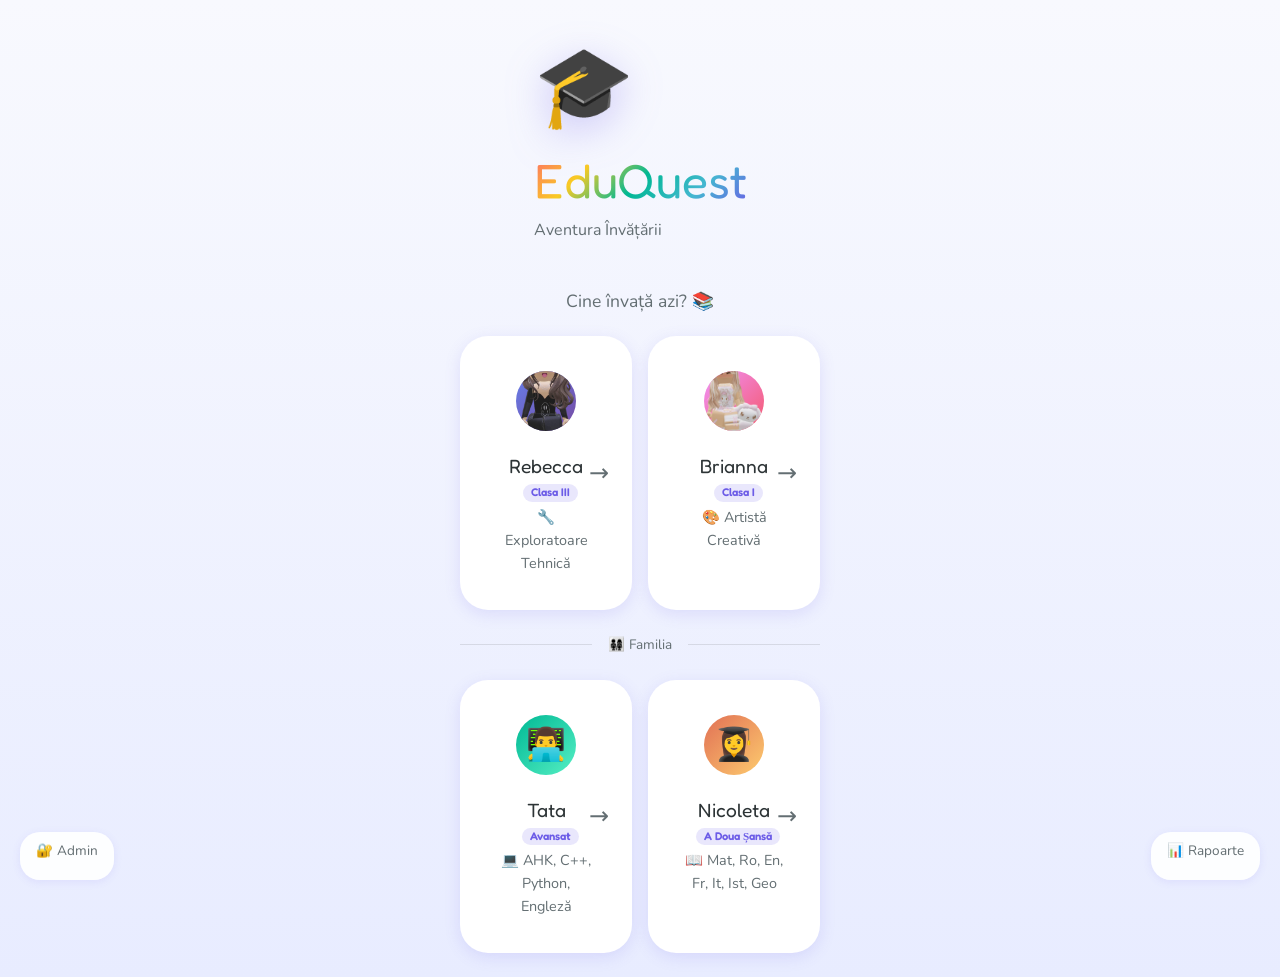
==== app/index.html @ 380f1932 "Initial commit: EduQuest - Family Educational Platform - Multi-profile support (Rebecca, Brianna, Ta" ====
<!DOCTYPE html>
<html lang="ro">

<head>
    <meta charset="UTF-8">
    <meta name="viewport"
        content="width=device-width, initial-scale=1.0, maximum-scale=1.0, user-scalable=no, viewport-fit=cover">
    <meta name="theme-color" content="#6C5CE7">
    <meta name="apple-mobile-web-app-capable" content="yes">
    <meta name="apple-mobile-web-app-status-bar-style" content="default">

    <title>EduQuest 🎮 - Aventura Învățării</title>
    <meta name="description" content="Platformă educațională gamificată pentru întreaga familie">

    <!-- Fonts -->
    <link rel="preconnect" href="https://fonts.googleapis.com">
    <link rel="preconnect" href="https://fonts.gstatic.com" crossorigin>
    <link href="https://fonts.googleapis.com/css2?family=Fredoka+One&family=Nunito:wght@400;600;700&subset=latin-ext&display=swap"
        rel="stylesheet">

    <!-- Styles -->
    <link rel="stylesheet" href="styles/main.css">

    <style>
        /* Page-specific styles */
        .magic-bg {
            position: fixed;
            top: 0;
            left: 0;
            right: 0;
            bottom: 0;
            background: linear-gradient(180deg, #F8F9FE 0%, #E8ECFF 50%, #DDD6FE 100%);
            z-index: -1;
        }

        .magic-bg::before {
            content: '';
            position: absolute;
            top: 20%;
            left: 10%;
            width: 200px;
            height: 200px;
            background: radial-gradient(circle, rgba(108, 92, 231, 0.1) 0%, transparent 70%);
            animation: float 6s ease-in-out infinite;
        }

        .magic-bg::after {
            content: '';
            position: absolute;
            bottom: 30%;
            right: 15%;
            width: 150px;
            height: 150px;
            background: radial-gradient(circle, rgba(245, 87, 108, 0.1) 0%, transparent 70%);
            animation: float 8s ease-in-out infinite reverse;
        }

        .sparkles {
            position: absolute;
            width: 100%;
            height: 100%;
            pointer-events: none;
            overflow: hidden;
        }

        .sparkle {
            position: absolute;
            font-size: 1.5rem;
            opacity: 0.6;
            animation: float 4s ease-in-out infinite;
        }

        .mascot {
            font-size: 5rem;
            animation: float 3s ease-in-out infinite;
            filter: drop-shadow(0 10px 20px rgba(108, 92, 231, 0.3));
        }

        .welcome-text {
            text-align: center;
            margin-bottom: var(--space-lg);
        }

        .welcome-text h2 {
            font-size: 1.1rem;
            color: var(--color-text-light);
            font-family: var(--font-primary);
            font-weight: 400;
        }

        .profile-card {
            position: relative;
            overflow: hidden;
        }

        .profile-card::after {
            content: '→';
            position: absolute;
            right: 20px;
            top: 50%;
            transform: translateY(-50%);
            font-size: 1.5rem;
            color: var(--color-text-light);
            transition: transform var(--transition-normal);
        }

        .profile-card:hover::after {
            transform: translateY(-50%) translateX(5px);
        }

        .profiles {
            max-width: 360px;
            gap: var(--space-md);
        }

        .section-divider {
            display: flex;
            align-items: center;
            width: 100%;
            max-width: 360px;
            margin: var(--space-lg) 0;
            color: var(--color-text-light);
            font-size: 0.85rem;
        }

        .section-divider::before,
        .section-divider::after {
            content: '';
            flex: 1;
            height: 1px;
            background: rgba(0, 0, 0, 0.1);
        }

        .section-divider span {
            padding: 0 var(--space-md);
        }

        .admin-link {
            position: fixed;
            bottom: 20px;
            left: 20px;
            padding: var(--space-sm) var(--space-md);
            background: rgba(255, 255, 255, 0.9);
            border-radius: var(--radius-lg);
            color: var(--color-text-light);
            text-decoration: none;
            font-size: 0.85rem;
            box-shadow: var(--shadow-sm);
            transition: all var(--transition-normal);
        }

        .admin-link:hover {
            background: white;
            color: var(--color-primary);
            box-shadow: var(--shadow-md);
        }

        .parent-link {
            position: fixed;
            bottom: 20px;
            right: 20px;
            padding: var(--space-sm) var(--space-md);
            background: rgba(255, 255, 255, 0.9);
            border-radius: var(--radius-lg);
            color: var(--color-text-light);
            text-decoration: none;
            font-size: 0.85rem;
            box-shadow: var(--shadow-sm);
            transition: all var(--transition-normal);
        }

        .parent-link:hover {
            background: white;
            color: var(--color-primary);
            box-shadow: var(--shadow-md);
        }

        .grade-badge {
            display: inline-block;
            padding: 2px 8px;
            background: rgba(108, 92, 231, 0.15);
            color: var(--color-primary);
            border-radius: 10px;
            font-size: 0.7rem;
            font-weight: 600;
            margin-left: var(--space-sm);
        }

        .avatar {
            width: 60px;
            height: 60px;
            font-size: 2rem;
        }

        .avatar img {
            width: 100%;
            height: 100%;
            object-fit: cover;
            border-radius: 50%;
        }

        .profile-info h3 {
            font-size: 1.2rem;
        }
    </style>
</head>

<body>
    <div class="magic-bg">
        <div class="sparkles">
            <span class="sparkle" style="top: 10%; left: 20%;">✨</span>
            <span class="sparkle" style="top: 30%; left: 80%; animation-delay: -1s;">⭐</span>
            <span class="sparkle" style="top: 60%; left: 15%; animation-delay: -2s;">🌟</span>
            <span class="sparkle" style="top: 80%; left: 70%; animation-delay: -0.5s;">💫</span>
        </div>
    </div>

    <div class="profile-selection">
        <!-- Logo & Mascot -->
        <div class="logo">
            <div class="mascot">🎓</div>
            <h1>EduQuest</h1>
            <p class="subtitle">Aventura Învățării</p>
        </div>

        <!-- Welcome Text -->
        <div class="welcome-text">
            <h2>Cine învață azi? 📚</h2>
        </div>

        <!-- Profile Cards - Kids -->
        <div class="profiles">
            <!-- Rebecca - Roblox mascot -->
            <div class="profile-card profile-card--rebecca" onclick="selectProfile('rebecca')">
                <div class="avatar avatar--rebecca" title="Rebecca's Roblox Avatar">
                    <img src="images/mascots/Re_Roblox.png" alt="Rebecca" onerror="this.parentElement.innerHTML='🎮'">
                </div>
                <div class="profile-info">
                    <h3>Rebecca <span class="grade-badge">Clasa III</span></h3>
                    <p>🔧 Exploratoare Tehnică</p>
                </div>
            </div>

            <!-- Brianna - Roblox mascot -->
            <div class="profile-card profile-card--brianna" onclick="selectProfile('brianna')">
                <div class="avatar avatar--brianna" title="Brianna's Roblox Avatar">
                    <img src="images/mascots/Bri_Roblox.png" alt="Brianna" onerror="this.parentElement.innerHTML='🎮'">
                </div>
                <div class="profile-info">
                    <h3>Brianna <span class="grade-badge">Clasa I</span></h3>
                    <p>🎨 Artistă Creativă</p>
                </div>
            </div>
        </div>

        <!-- Divider -->
        <div class="section-divider">
            <span>👨‍👩‍👧‍👧 Familia</span>
        </div>

        <!-- Profile Cards - Adults -->
        <div class="profiles">
            <!-- Tata -->
            <div class="profile-card profile-card--tata" onclick="selectProfile('tata')">
                <div class="avatar avatar--tata">
                    👨‍💻
                </div>
                <div class="profile-info">
                    <h3>Tata <span class="grade-badge">Avansat</span></h3>
                    <p>💻 AHK, C++, Python, Engleză</p>
                </div>
            </div>

            <!-- Mama/Nicoleta -->
            <div class="profile-card profile-card--nicoleta" onclick="selectProfile('nicoleta')">
                <div class="avatar avatar--nicoleta">
                    👩‍🎓
                </div>
                <div class="profile-info">
                    <h3>Nicoleta <span class="grade-badge">A Doua Șansă</span></h3>
                    <p>📖 Mat, Ro, En, Fr, It, Ist, Geo</p>
                </div>
            </div>
        </div>
    </div>

    <!-- Admin Access -->
    <a href="admin/login.html" class="admin-link">
        🔐 Admin
    </a>

    <!-- Parent Dashboard -->
    <a href="parent/index.html" class="parent-link">
        📊 Rapoarte
    </a>

    <script>
        // Profile selection
        function selectProfile(profile) {
            // Store selected profile
            localStorage.setItem('eduquest_profile', profile);
            localStorage.setItem('eduquest_login_time', new Date().toISOString());

            // Add selection animation
            const selectedClass = profile === 'nicoleta' ? 'nicoleta' : profile;
            const card = document.querySelector(`.profile-card--${selectedClass}`);
            card.style.transform = 'scale(0.95)';
            card.style.boxShadow = '0 0 30px rgba(108,92,231,0.4)';

            // Navigate to dashboard
            setTimeout(() => {
                window.location.href = `dashboard.html?user=${profile}`;
            }, 300);
        }

        // Add entrance animation and reset pointer events
        window.addEventListener('DOMContentLoaded', () => {
            document.querySelectorAll('.profile-card').forEach((card, index) => {
                // Reset pointer events in case we're coming back from another page
                card.style.pointerEvents = 'auto';
                card.style.opacity = '0';
                card.style.transform = 'translateY(20px)';
                setTimeout(() => {
                    card.style.transition = 'all 0.4s ease';
                    card.style.opacity = '1';
                    card.style.transform = 'translateY(0)';
                }, 200 + (index * 100));
            });
        });

        // Service Worker registration for PWA (future)
        if ('serviceWorker' in navigator) {
            // navigator.serviceWorker.register('/sw.js');
        }
    </script>
</body>

</html>
---- app/styles/main.css ----
/* ============================================
   EduQuest - Design System
   A magical learning adventure for kids!
   ============================================ */

/* CSS Variables - Color Palette */
:root {
  /* Primary Colors - Vibrant & Playful */
  --color-primary: #6C5CE7;
  --color-primary-light: #A29BFE;
  --color-primary-dark: #5541D7;

  /* Secondary Colors */
  --color-secondary: #00CEC9;
  --color-secondary-light: #81ECEC;

  /* Accent Colors for Subjects */
  --color-romana: #FF6B6B;
  --color-matematica: #4ECDC4;
  --color-engleza: #45B7D1;
  --color-bonus: #F9CA24;

  /* Feedback Colors */
  --color-success: #00B894;
  --color-warning: #FDCB6E;
  --color-error: #E17055;
  --color-info: #74B9FF;

  /* Neutrals */
  --color-bg: #F8F9FE;
  --color-bg-dark: #1A1A2E;
  --color-card: #FFFFFF;
  --color-card-dark: #2D2D44;
  --color-text: #2D3436;
  --color-text-light: #636E72;
  --color-text-dark: #FFFFFF;

  /* Gradients */
  --gradient-primary: linear-gradient(135deg, #6C5CE7 0%, #A29BFE 100%);
  --gradient-success: linear-gradient(135deg, #00B894 0%, #55EFC4 100%);
  --gradient-rainbow: linear-gradient(135deg, #FF6B6B 0%, #F9CA24 25%, #00B894 50%, #45B7D1 75%, #6C5CE7 100%);
  --gradient-rebecca: linear-gradient(135deg, #667eea 0%, #764ba2 100%);
  --gradient-brianna: linear-gradient(135deg, #f093fb 0%, #f5576c 100%);

  /* Spacing */
  --space-xs: 4px;
  --space-sm: 8px;
  --space-md: 16px;
  --space-lg: 24px;
  --space-xl: 32px;
  --space-xxl: 48px;

  /* Border Radius */
  --radius-sm: 8px;
  --radius-md: 12px;
  --radius-lg: 20px;
  --radius-xl: 28px;
  --radius-round: 50%;

  /* Shadows */
  --shadow-sm: 0 2px 8px rgba(108, 92, 231, 0.1);
  --shadow-md: 0 4px 16px rgba(108, 92, 231, 0.15);
  --shadow-lg: 0 8px 32px rgba(108, 92, 231, 0.2);
  --shadow-glow: 0 0 20px rgba(108, 92, 231, 0.4);

  /* Typography */
  --font-primary: 'Nunito', 'Segoe UI', 'Roboto', system-ui, sans-serif;
  --font-display: 'Fredoka One', 'Comic Neue', 'Comic Sans MS', cursive;

  /* Transitions */
  --transition-fast: 0.15s ease;
  --transition-normal: 0.3s ease;
  --transition-slow: 0.5s ease;
}

/* Dark Mode */
[data-theme="dark"] {
  --color-bg: #1A1A2E;
  --color-card: #2D2D44;
  --color-text: #FFFFFF;
  --color-text-light: #B2BEC3;
}

/* ============================================
   Base Styles
   ============================================ */

*,
*::before,
*::after {
  box-sizing: border-box;
  margin: 0;
  padding: 0;
}

html {
  font-size: 16px;
  scroll-behavior: smooth;
}

body {
  font-family: var(--font-primary);
  background: var(--color-bg);
  color: var(--color-text);
  min-height: 100vh;
  line-height: 1.6;
  -webkit-font-smoothing: antialiased;
  overflow-x: hidden;
}

/* ============================================
   Typography
   ============================================ */

h1,
h2,
h3,
h4 {
  font-family: var(--font-display);
  font-weight: 400;
  line-height: 1.2;
}

h1 {
  font-size: 2.5rem;
}

h2 {
  font-size: 2rem;
}

h3 {
  font-size: 1.5rem;
}

h4 {
  font-size: 1.25rem;
}

p {
  margin-bottom: var(--space-md);
}

/* ============================================
   Layout Components
   ============================================ */

.container {
  width: 100%;
  max-width: 480px;
  margin: 0 auto;
  padding: var(--space-md);
}

.page {
  min-height: 100vh;
  display: flex;
  flex-direction: column;
}

.page-header {
  padding: var(--space-lg) var(--space-md);
  text-align: center;
}

.page-content {
  flex: 1;
  padding: var(--space-md);
}

/* ============================================
   Cards
   ============================================ */

.card {
  background: var(--color-card);
  border-radius: var(--radius-lg);
  padding: var(--space-lg);
  box-shadow: var(--shadow-md);
  transition: transform var(--transition-normal), box-shadow var(--transition-normal);
}

.card:hover {
  transform: translateY(-4px);
  box-shadow: var(--shadow-lg);
}

.card--interactive {
  cursor: pointer;
}

.card--subject {
  position: relative;
  overflow: hidden;
}

.card--subject::before {
  content: '';
  position: absolute;
  top: 0;
  left: 0;
  right: 0;
  height: 6px;
}

.card--romana::before {
  background: var(--color-romana);
}

.card--matematica::before {
  background: var(--color-matematica);
}

.card--engleza::before {
  background: var(--color-engleza);
}

.card--bonus::before {
  background: var(--color-bonus);
}

/* ============================================
   Buttons
   ============================================ */

.btn {
  display: inline-flex;
  align-items: center;
  justify-content: center;
  gap: var(--space-sm);
  padding: var(--space-md) var(--space-xl);
  font-family: var(--font-display);
  font-size: 1.1rem;
  border: none;
  border-radius: var(--radius-xl);
  cursor: pointer;
  transition: all var(--transition-normal);
  text-decoration: none;
  white-space: nowrap;
}

.btn--primary {
  background: var(--gradient-primary);
  color: white;
  box-shadow: var(--shadow-md);
}

.btn--primary:hover {
  transform: scale(1.05);
  box-shadow: var(--shadow-glow);
}

.btn--primary:active {
  transform: scale(0.98);
}

.btn--secondary {
  background: var(--color-card);
  color: var(--color-primary);
  border: 2px solid var(--color-primary);
}

.btn--secondary:hover {
  background: var(--color-primary);
  color: white;
}

.btn--success {
  background: var(--gradient-success);
  color: white;
}

.btn--large {
  padding: var(--space-lg) var(--space-xxl);
  font-size: 1.3rem;
}

.btn--block {
  width: 100%;
}

.btn--icon {
  width: 48px;
  height: 48px;
  padding: 0;
  border-radius: var(--radius-round);
}

/* ============================================
   Profile Selection (Landing Page)
   ============================================ */

.profile-selection {
  display: flex;
  flex-direction: column;
  align-items: center;
  justify-content: center;
  min-height: 100vh;
  padding: var(--space-lg);
  background: linear-gradient(180deg, #F8F9FE 0%, #E8ECFF 100%);
}

.logo {
  margin-bottom: var(--space-xl);
  animation: float 3s ease-in-out infinite;
}

.logo h1 {
  font-size: 3rem;
  background: var(--gradient-rainbow);
  -webkit-background-clip: text;
  -webkit-text-fill-color: transparent;
  background-clip: text;
}

.logo .subtitle {
  font-size: 1rem;
  color: var(--color-text-light);
  margin-top: var(--space-sm);
}

.profiles {
  display: flex;
  flex-direction: column;
  gap: var(--space-lg);
  width: 100%;
  max-width: 320px;
}

.profile-card {
  display: flex;
  align-items: center;
  gap: var(--space-lg);
  padding: var(--space-lg);
  background: var(--color-card);
  border-radius: var(--radius-xl);
  box-shadow: var(--shadow-md);
  cursor: pointer;
  transition: all var(--transition-normal);
  border: 3px solid transparent;
}

.profile-card:hover {
  transform: scale(1.03);
  box-shadow: var(--shadow-lg);
}

.profile-card--rebecca:hover {
  border-color: #667eea;
  background: linear-gradient(135deg, rgba(102, 126, 234, 0.1) 0%, rgba(118, 75, 162, 0.1) 100%);
}

.profile-card--brianna:hover {
  border-color: #f5576c;
  background: linear-gradient(135deg, rgba(240, 147, 251, 0.1) 0%, rgba(245, 87, 108, 0.1) 100%);
}

.avatar {
  width: 72px;
  height: 72px;
  border-radius: var(--radius-round);
  display: flex;
  align-items: center;
  justify-content: center;
  font-size: 2.5rem;
  flex-shrink: 0;
}

.avatar--rebecca {
  background: var(--gradient-rebecca);
}

.avatar--brianna {
  background: var(--gradient-brianna);
}

.profile-info h3 {
  font-size: 1.4rem;
  margin-bottom: var(--space-xs);
}

.profile-info p {
  font-size: 0.9rem;
  color: var(--color-text-light);
  margin: 0;
}

/* ============================================
   Dashboard
   ============================================ */

.dashboard-header {
  background: var(--gradient-primary);
  color: white;
  padding: var(--space-xl) var(--space-lg);
  border-radius: 0 0 var(--radius-xl) var(--radius-xl);
  margin-bottom: var(--space-lg);
}

.greeting {
  font-size: 1.8rem;
  margin-bottom: var(--space-sm);
}

.stats-row {
  display: flex;
  justify-content: space-around;
  margin-top: var(--space-lg);
}

.stat {
  text-align: center;
}

.stat-value {
  font-size: 1.8rem;
  font-weight: bold;
}

.stat-label {
  font-size: 0.85rem;
  opacity: 0.9;
}

/* ============================================
   Quest Cards
   ============================================ */

.quests-section {
  padding: var(--space-md);
}

.section-title {
  font-size: 1.3rem;
  margin-bottom: var(--space-md);
  display: flex;
  align-items: center;
  gap: var(--space-sm);
}

.quest-list {
  display: flex;
  flex-direction: column;
  gap: var(--space-md);
}

.quest-card {
  display: flex;
  align-items: center;
  gap: var(--space-md);
  padding: var(--space-md);
  background: var(--color-card);
  border-radius: var(--radius-lg);
  box-shadow: var(--shadow-sm);
  cursor: pointer;
  transition: all var(--transition-normal);
  border-left: 5px solid transparent;
}

.quest-card:hover {
  transform: translateX(4px);
  box-shadow: var(--shadow-md);
}

.quest-card--romana {
  border-left-color: var(--color-romana);
}

.quest-card--matematica {
  border-left-color: var(--color-matematica);
}

.quest-card--engleza {
  border-left-color: var(--color-engleza);
}

.quest-card--bonus {
  border-left-color: var(--color-bonus);
}

.quest-icon {
  width: 48px;
  height: 48px;
  border-radius: var(--radius-md);
  display: flex;
  align-items: center;
  justify-content: center;
  font-size: 1.5rem;
  flex-shrink: 0;
}

.quest-icon--romana {
  background: rgba(255, 107, 107, 0.15);
}

.quest-icon--matematica {
  background: rgba(78, 205, 196, 0.15);
}

.quest-icon--engleza {
  background: rgba(69, 183, 209, 0.15);
}

.quest-icon--bonus {
  background: rgba(249, 202, 36, 0.15);
}

.quest-info {
  flex: 1;
}

.quest-title {
  font-weight: 600;
  margin-bottom: var(--space-xs);
}

.quest-meta {
  font-size: 0.85rem;
  color: var(--color-text-light);
  display: flex;
  gap: var(--space-md);
}

.quest-points {
  color: var(--color-primary);
  font-weight: 600;
}

.quest-status {
  width: 24px;
  height: 24px;
  border-radius: var(--radius-round);
  border: 2px solid var(--color-text-light);
  display: flex;
  align-items: center;
  justify-content: center;
}

.quest-status--completed {
  background: var(--color-success);
  border-color: var(--color-success);
  color: white;
}

/* ============================================
   Progress Bar
   ============================================ */

.progress-bar {
  height: 12px;
  background: rgba(108, 92, 231, 0.2);
  border-radius: 6px;
  overflow: hidden;
  margin: var(--space-md) 0;
}

.progress-bar__fill {
  height: 100%;
  background: var(--gradient-primary);
  border-radius: 6px;
  transition: width var(--transition-slow);
}

/* ============================================
   Badges & Achievements
   ============================================ */

.badge {
  display: inline-flex;
  align-items: center;
  gap: var(--space-xs);
  padding: var(--space-xs) var(--space-sm);
  background: var(--color-primary-light);
  color: white;
  border-radius: var(--radius-md);
  font-size: 0.85rem;
  font-weight: 600;
}

.badge--gold {
  background: linear-gradient(135deg, #F9CA24 0%, #F39C12 100%);
}

.badge--silver {
  background: linear-gradient(135deg, #BDC3C7 0%, #95A5A6 100%);
}

.badge--bronze {
  background: linear-gradient(135deg, #E67E22 0%, #D35400 100%);
}

.badge-grid {
  display: grid;
  grid-template-columns: repeat(3, 1fr);
  gap: var(--space-md);
}

.badge-item {
  display: flex;
  flex-direction: column;
  align-items: center;
  padding: var(--space-md);
  background: var(--color-card);
  border-radius: var(--radius-lg);
  text-align: center;
}

.badge-icon {
  font-size: 2.5rem;
  margin-bottom: var(--space-sm);
}

.badge-name {
  font-size: 0.8rem;
  color: var(--color-text-light);
}

.badge-item--locked {
  opacity: 0.4;
  filter: grayscale(100%);
}

/* ============================================
   Exercise Interface
   ============================================ */

.exercise-container {
  padding: var(--space-lg);
  max-width: 480px;
  margin: 0 auto;
}

.exercise-question {
  font-size: 1.3rem;
  margin-bottom: var(--space-xl);
  text-align: center;
  line-height: 1.5;
}

.exercise-options {
  display: flex;
  flex-direction: column;
  gap: var(--space-md);
}

.option-btn {
  padding: var(--space-lg);
  background: var(--color-card);
  border: 2px solid transparent;
  border-radius: var(--radius-lg);
  font-size: 1.1rem;
  cursor: pointer;
  transition: all var(--transition-normal);
  text-align: left;
}

.option-btn:hover {
  border-color: var(--color-primary);
  background: rgba(108, 92, 231, 0.05);
}

.option-btn--selected {
  border-color: var(--color-primary);
  background: rgba(108, 92, 231, 0.1);
}

.option-btn--correct {
  border-color: var(--color-success);
  background: rgba(0, 184, 148, 0.1);
}

.option-btn--incorrect {
  border-color: var(--color-error);
  background: rgba(225, 112, 85, 0.1);
}

.exercise-input {
  width: 100%;
  padding: var(--space-lg);
  font-size: 1.5rem;
  text-align: center;
  border: 2px solid var(--color-primary-light);
  border-radius: var(--radius-lg);
  outline: none;
  transition: border-color var(--transition-fast);
}

.exercise-input:focus {
  border-color: var(--color-primary);
}

/* ============================================
   AI Tutor Chat
   ============================================ */

.chat-container {
  display: flex;
  flex-direction: column;
  height: calc(100vh - 60px);
}

.chat-messages {
  flex: 1;
  padding: var(--space-md);
  overflow-y: auto;
  display: flex;
  flex-direction: column;
  gap: var(--space-md);
}

.message {
  max-width: 85%;
  padding: var(--space-md);
  border-radius: var(--radius-lg);
  animation: slideIn 0.3s ease;
}

.message--user {
  align-self: flex-end;
  background: var(--gradient-primary);
  color: white;
  border-bottom-right-radius: var(--space-xs);
}

.message--ai {
  align-self: flex-start;
  background: var(--color-card);
  border-bottom-left-radius: var(--space-xs);
  box-shadow: var(--shadow-sm);
}

.message--ai::before {
  content: '🤖 ';
}

.chat-input-area {
  padding: var(--space-md);
  background: var(--color-card);
  border-top: 1px solid rgba(0, 0, 0, 0.1);
  display: flex;
  gap: var(--space-sm);
}

.chat-input {
  flex: 1;
  padding: var(--space-md);
  border: 2px solid var(--color-primary-light);
  border-radius: var(--radius-xl);
  font-size: 1rem;
  outline: none;
}

.chat-input:focus {
  border-color: var(--color-primary);
}

/* ============================================
   Navigation
   ============================================ */

.bottom-nav {
  position: fixed;
  bottom: 0;
  left: 0;
  right: 0;
  background: var(--color-card);
  box-shadow: 0 -4px 20px rgba(0, 0, 0, 0.1);
  display: flex;
  justify-content: space-around;
  padding: var(--space-sm) 0;
  z-index: 100;
}

.nav-item {
  display: flex;
  flex-direction: column;
  align-items: center;
  padding: var(--space-sm) var(--space-md);
  color: var(--color-text-light);
  text-decoration: none;
  font-size: 0.75rem;
  transition: color var(--transition-fast);
}

.nav-item:hover,
.nav-item--active {
  color: var(--color-primary);
}

.nav-icon {
  font-size: 1.5rem;
  margin-bottom: var(--space-xs);
}

/* ============================================
   Animations
   ============================================ */

@keyframes float {

  0%,
  100% {
    transform: translateY(0);
  }

  50% {
    transform: translateY(-10px);
  }
}

@keyframes slideIn {
  from {
    opacity: 0;
    transform: translateY(10px);
  }

  to {
    opacity: 1;
    transform: translateY(0);
  }
}

@keyframes pop {
  0% {
    transform: scale(0);
  }

  70% {
    transform: scale(1.1);
  }

  100% {
    transform: scale(1);
  }
}

@keyframes shake {

  0%,
  100% {
    transform: translateX(0);
  }

  25% {
    transform: translateX(-5px);
  }

  75% {
    transform: translateX(5px);
  }
}

@keyframes pulse {

  0%,
  100% {
    opacity: 1;
  }

  50% {
    opacity: 0.6;
  }
}

@keyframes confetti {
  0% {
    transform: translateY(0) rotate(0deg);
    opacity: 1;
  }

  100% {
    transform: translateY(-50px) rotate(360deg);
    opacity: 0;
  }
}

.animate-pop {
  animation: pop 0.4s ease;
}

.animate-shake {
  animation: shake 0.4s ease;
}

.animate-pulse {
  animation: pulse 1.5s ease infinite;
}

/* ============================================
   Utilities
   ============================================ */

.text-center {
  text-align: center;
}

.text-left {
  text-align: left;
}

.text-right {
  text-align: right;
}

.mt-sm {
  margin-top: var(--space-sm);
}

.mt-md {
  margin-top: var(--space-md);
}

.mt-lg {
  margin-top: var(--space-lg);
}

.mt-xl {
  margin-top: var(--space-xl);
}

.mb-sm {
  margin-bottom: var(--space-sm);
}

.mb-md {
  margin-bottom: var(--space-md);
}

.mb-lg {
  margin-bottom: var(--space-lg);
}

.mb-xl {
  margin-bottom: var(--space-xl);
}

.hidden {
  display: none !important;
}

.visible {
  display: block !important;
}

.flex {
  display: flex;
}

.flex-col {
  flex-direction: column;
}

.items-center {
  align-items: center;
}

.justify-center {
  justify-content: center;
}

.justify-between {
  justify-content: space-between;
}

.gap-sm {
  gap: var(--space-sm);
}

.gap-md {
  gap: var(--space-md);
}

.gap-lg {
  gap: var(--space-lg);
}

/* ============================================
   Mobile Optimization - Research Based
   Sources: Google Material Design, Webstacks, Dev.to, UXPin
   ============================================ */

/* Safe area insets for notch devices */
:root {
  --safe-area-inset-top: env(safe-area-inset-top, 0);
  --safe-area-inset-bottom: env(safe-area-inset-bottom, 0);
  --safe-area-inset-left: env(safe-area-inset-left, 0);
  --safe-area-inset-right: env(safe-area-inset-right, 0);
}

/* Prevent text size adjustment on rotation */
html {
  -webkit-text-size-adjust: 100%;
  -ms-text-size-adjust: 100%;
  text-size-adjust: 100%;
}

/* ============================================
   Touch Targets - Google Standard 48px
   ============================================ */

/* All interactive elements: minimum 48x48px */
button,
a,
.option-btn,
.quiz-option,
.option,
.nav-item,
.profile-card,
.quest-card,
.filter-tab,
.chip,
.quick-btn {
  -webkit-tap-highlight-color: transparent;
  touch-action: manipulation;
  min-height: 48px;
  min-width: 48px;
}

/* Navigation items with proper spacing */
.nav-item {
  min-height: 56px;
  padding: var(--space-sm) var(--space-md);
  display: flex;
  flex-direction: column;
  align-items: center;
  justify-content: center;
}

/* Buttons - ensure readable and tappable */
.btn {
  min-height: 48px;
  padding: var(--space-md) var(--space-lg);
  font-size: 1rem;
}

/* Option buttons for quizzes - both classes */
.option-btn,
.quiz-option,
.option {
  min-height: 48px;
  padding: var(--space-md) var(--space-lg);
  font-size: 1rem;
  border-radius: var(--radius-md);
  background: var(--color-card);
  border: 2px solid transparent;
  cursor: pointer;
  transition: all var(--transition-fast);
  width: 100%;
  text-align: left;
}

.option-btn:hover,
.quiz-option:hover,
.option:hover {
  border-color: var(--color-primary);
  background: rgba(108, 92, 231, 0.05);
}

.option-btn--selected,
.quiz-option.selected,
.option.selected {
  border-color: var(--color-primary);
  background: rgba(108, 92, 231, 0.1);
}

.option-btn--correct,
.quiz-option.correct,
.option.correct {
  border-color: var(--color-success);
  background: rgba(0, 184, 148, 0.1);
}

.option-btn--wrong,
.quiz-option.wrong,
.option.wrong,
.option-btn--incorrect {
  border-color: var(--color-error);
  background: rgba(225, 112, 85, 0.1);
}

/* ============================================
   Flexible Layouts - No Fixed Widths
   ============================================ */

/* Progress steps - flexible */
.progress-steps,
.progress-dots,
.dot-container {
  display: flex;
  gap: var(--space-sm);
}

.progress-step,
.dot {
  flex: 1;
  min-width: 0;
  /* Allow shrinking */
  height: 8px;
  border-radius: 4px;
  background: rgba(108, 92, 231, 0.2);
}

.progress-step.completed,
.dot.dot--completed,
.dot--completed {
  background: var(--color-success);
}

.progress-step.current,
.dot.dot--current,
.dot--current {
  background: var(--color-primary);
}

/* Options grid - responsive */
.options-grid {
  display: flex;
  flex-direction: column;
  gap: var(--space-md);
  width: 100%;
}

/* Code blocks - scrollable */
pre,
code,
.code-block {
  overflow-x: auto;
  -webkit-overflow-scrolling: touch;
  max-width: 100%;
  white-space: pre-wrap;
  word-break: break-word;
}

/* ============================================
   Icons - Reasonable Sizes
   ============================================ */

/* Mascot and large icons: max 2.5-3rem */
.mascot {
  font-size: 3rem;
}

.logo-icon,
.goal-icon,
.header-icon {
  font-size: 2.5rem;
}

/* Quest icons */
.quest-icon {
  width: 48px;
  height: 48px;
  font-size: 1.5rem;
  flex-shrink: 0;
}

/* Badge icons */
.badge-icon {
  font-size: 2rem;
}

/* Navigation icons */
.nav-icon {
  font-size: 1.5rem;
}

/* ============================================
   Section Headers - Mobile Friendly
   ============================================ */

.section-header,
.subject-header {
  display: flex;
  flex-direction: column;
  gap: var(--space-sm);
  padding: var(--space-md);
}

@media (min-width: 480px) {

  .section-header,
  .subject-header {
    flex-direction: row;
    align-items: center;
  }
}

/* ============================================
   Smooth Scrolling & Overflow
   ============================================ */

.chat-container,
.quests-container,
.main-content,
.scroll-container {
  -webkit-overflow-scrolling: touch;
  overscroll-behavior: contain;
  scroll-behavior: smooth;
}

/* Fix 100vh on mobile (accounts for browser chrome) */
.page,
.tutor-page {
  min-height: 100vh;
  min-height: -webkit-fill-available;
  min-height: 100dvh;
}

/* Prevent horizontal scroll */
body,
html {
  overflow-x: hidden;
  max-width: 100vw;
}

/* ============================================
   Bottom Navigation - Safe Area
   ============================================ */

.bottom-nav {
  position: fixed;
  bottom: 0;
  left: 0;
  right: 0;
  background: var(--color-card);
  box-shadow: 0 -4px 20px rgba(0, 0, 0, 0.1);
  display: flex;
  justify-content: space-around;
  padding: var(--space-xs) 0;
  padding-bottom: max(var(--space-xs), var(--safe-area-inset-bottom));
  z-index: 100;
}

/* Chat input area - keyboard aware */
.chat-input-area {
  position: sticky;
  position: -webkit-sticky;
  bottom: 0;
  left: 0;
  right: 0;
  padding: var(--space-md);
  padding-bottom: max(var(--space-md), var(--safe-area-inset-bottom));
  background: var(--color-card);
  border-top: 1px solid rgba(0, 0, 0, 0.1);
  display: flex;
  gap: var(--space-sm);
  z-index: 99;
  transition: transform 0.2s ease;
}

/* Keyboard open states */
body.keyboard-open .chat-input-area {
  padding-bottom: var(--space-md);
}

body.keyboard-open .bottom-nav {
  display: none !important;
}

body.keyboard-open .chat-container {
  padding-bottom: 70px;
}

/* Tutor page layout */
.tutor-page {
  display: flex;
  flex-direction: column;
  height: 100vh;
  height: 100dvh;
}

.tutor-page .chat-container {
  flex: 1;
  overflow-y: auto;
  padding-bottom: 140px;
  /* Space for input + nav */
}

.tutor-page .chat-input-area {
  flex-shrink: 0;
  margin-bottom: 60px;
}

body.keyboard-open .tutor-page .chat-input-area {
  margin-bottom: 0;
}

/* Page content spacing */
.main-content,
.quests-container {
  padding-bottom: calc(80px + var(--safe-area-inset-bottom));
}

/* ============================================
   Input Styles - No Zoom on iOS
   ============================================ */

input,
select,
textarea {
  font-size: 16px !important;
}

input:focus,
button:focus,
a:focus,
select:focus,
textarea:focus {
  outline: 2px solid var(--color-primary);
  outline-offset: 2px;
}

::selection {
  background: var(--color-primary-light);
  color: white;
}

/* Number input for exercises */
.number-input {
  font-size: 2rem !important;
  padding: var(--space-lg);
  text-align: center;
  width: 100%;
  max-width: 200px;
  border: 3px solid var(--color-primary-light);
  border-radius: var(--radius-lg);
}

/* ============================================
   BREAKPOINT: Extra Small (< 400px)
   iPhone SE, Small Android
   ============================================ */

@media (max-width: 400px) {
  :root {
    --space-sm: 6px;
    --space-md: 10px;
    --space-lg: 16px;
    --space-xl: 24px;
  }

  body {
    font-size: 14px;
  }

  h1 {
    font-size: 1.75rem;
  }

  h2 {
    font-size: 1.5rem;
  }

  h3 {
    font-size: 1.25rem;
  }

  .greeting {
    font-size: 1.4rem;
  }

  .mascot {
    font-size: 2.5rem;
  }

  .logo h1 {
    font-size: 2rem;
  }

  .quest-card {
    padding: var(--space-sm);
  }

  .quest-icon {
    width: 40px;
    height: 40px;
    font-size: 1.2rem;
  }

  .nav-item {
    padding: var(--space-xs);
    font-size: 0.7rem;
  }

  .nav-icon {
    font-size: 1.2rem;
  }

  .profile-card {
    padding: var(--space-md);
    gap: var(--space-sm);
  }

  .avatar {
    width: 56px;
    height: 56px;
    font-size: 1.8rem;
  }

  /* Comparison grids - single column */
  .comparison-grid,
  .stats-grid {
    grid-template-columns: 1fr !important;
  }
}

/* ============================================
   BREAKPOINT: Standard Mobile (< 768px)
   ============================================ */

@media (max-width: 768px) {

  /* Ensure 16px minimum base font */
  body {
    font-size: 16px;
    line-height: 1.5;
  }

  /* Section headers stack on mobile */
  .section-header,
  .subject-header,
  .stats-row {
    flex-direction: column;
    gap: var(--space-sm);
  }

  /* Grids go single column */
  .badge-grid {
    grid-template-columns: repeat(2, 1fr);
  }

  /* Dashboard header compact */
  .dashboard-header {
    padding: var(--space-lg) var(--space-md);
    border-radius: 0 0 var(--radius-lg) var(--radius-lg);
  }

  /* Profile cards stack */
  .profiles {
    flex-direction: column;
    gap: var(--space-md);
  }
}

/* ============================================
   BREAKPOINT: Tablet (769px - 1024px)
   ============================================ */

@media (min-width: 769px) and (max-width: 1024px) {
  .container {
    max-width: 700px;
    padding: var(--space-lg);
  }

  .profiles {
    flex-direction: row;
    flex-wrap: wrap;
    gap: var(--space-lg);
  }

  .profile-card {
    flex: 1 1 calc(50% - var(--space-lg));
    min-width: 250px;
  }

  .quest-list {
    display: grid;
    grid-template-columns: repeat(2, 1fr);
    gap: var(--space-md);
  }

  .badge-grid {
    grid-template-columns: repeat(4, 1fr);
  }
}

/* ============================================
   BREAKPOINT: Desktop (> 1024px)
   ============================================ */

@media (min-width: 1025px) {
  .container {
    max-width: 900px;
  }

  .profiles {
    flex-direction: row;
    max-width: 800px;
    gap: var(--space-xl);
  }

  .profile-card {
    flex: 1;
    flex-direction: column;
    text-align: center;
    padding: var(--space-xl);
  }

  .quest-list {
    display: grid;
    grid-template-columns: repeat(2, 1fr);
    gap: var(--space-lg);
  }

  .tutor-page .chat-input-area {
    max-width: 700px;
    margin: 0 auto 60px;
    border-radius: var(--radius-lg);
  }
}

/* ============================================
   BREAKPOINT: Landscape Mobile
   ============================================ */

@media (orientation: landscape) and (max-height: 500px) {
  .dashboard-header {
    padding: var(--space-sm) var(--space-md);
  }

  .greeting {
    font-size: 1.2rem;
  }

  .profile-selection {
    padding: var(--space-sm);
    min-height: auto;
  }

  .mascot {
    font-size: 2rem;
  }

  .logo h1 {
    font-size: 1.5rem;
  }

  .profiles {
    flex-direction: row;
    gap: var(--space-sm);
  }

  .profile-card {
    padding: var(--space-sm);
  }

  .avatar {
    width: 48px;
    height: 48px;
    font-size: 1.5rem;
  }

  /* Two column layouts in landscape */
  .quest-list {
    display: grid;
    grid-template-columns: repeat(2, 1fr);
    gap: var(--space-sm);
  }

  .bottom-nav {
    padding: var(--space-xs) 0;
  }

  .nav-item {
    min-height: 44px;
    padding: var(--space-xs);
  }

  .nav-icon {
    font-size: 1.2rem;
  }

  .nav-item span:last-child {
    display: none;
    /* Hide text labels in landscape */
  }
}

/* ============================================
   Print Styles (for worksheets)
   ============================================ */

@media print {

  .bottom-nav,
  .btn,
  .chat-input-area {
    display: none !important;
  }

  body {
    background: white;
  }

  .card {
    box-shadow: none;
    border: 1px solid #ddd;
  }
}

/* ============================================
   Additional Adult Profile Styles
   ============================================ */

.profile-card--tata:hover {
  border-color: #00B894;
  background: linear-gradient(135deg, rgba(0, 184, 148, 0.1) 0%, rgba(85, 239, 196, 0.1) 100%);
}

.profile-card--nicoleta:hover {
  border-color: #E17055;
  background: linear-gradient(135deg, rgba(225, 112, 85, 0.1) 0%, rgba(253, 203, 110, 0.1) 100%);
}

.avatar--tata {
  background: linear-gradient(135deg, #00B894 0%, #55EFC4 100%);
}

.avatar--nicoleta {
  background: linear-gradient(135deg, #E17055 0%, #FDCB6E 100%);
}

/* Subject colors for adults */
.subject-icon--autohotkey,
.quest-card--autohotkey {
  border-left-color: #00B894;
}

.subject-icon--autohotkey {
  background: rgba(0, 184, 148, 0.2);
}

.subject-icon--cpp,
.quest-card--cpp {
  border-left-color: #0984E3;
}

.subject-icon--cpp {
  background: rgba(9, 132, 227, 0.2);
}

.subject-icon--python,
.quest-card--python {
  border-left-color: #F9CA24;
}

.subject-icon--python {
  background: rgba(249, 202, 36, 0.2);
}

.subject-icon--franceza,
.quest-card--franceza {
  border-left-color: #0984E3;
}

.subject-icon--franceza {
  background: rgba(9, 132, 227, 0.2);
}

.subject-icon--italiana,
.quest-card--italiana {
  border-left-color: #00B894;
}

.subject-icon--italiana {
  background: rgba(0, 184, 148, 0.2);
}

.subject-icon--istorie,
.quest-card--istorie {
  border-left-color: #6C5CE7;
}

.subject-icon--istorie {
  background: rgba(108, 92, 231, 0.2);
}

.subject-icon--geografie,
.quest-card--geografie {
  border-left-color: #00CEC9;
}

.subject-icon--geografie {
  background: rgba(0, 206, 201, 0.2);
}

/* ============================================
   User-Specific Styles
   ============================================ */

/* BRIANNA - Clasa I - Fonturi mari, butoane mari */
body.user-brianna .exercise-question,
body.user-brianna .question-text {
  font-size: 1.8rem !important;
  line-height: 1.4;
}

body.user-brianna .option-btn {
  font-size: 1.4rem !important;
  min-height: 72px;
  padding: var(--space-lg);
}

body.user-brianna .highlight {
  font-size: 2rem;
}

body.user-brianna .number-input {
  font-size: 2.5rem !important;
  width: 120px;
  height: 80px;
}

body.user-brianna .hint-text {
  font-size: 1.2rem;
}

/* REBECCA - Text normal, hints colapsabile */
body.user-rebecca .exercise-question,
body.user-rebecca .question-text {
  font-size: 1.3rem;
}

body.user-rebecca .option-btn {
  font-size: 1.1rem;
  min-height: 56px;
}

body.user-rebecca .hint-collapsed {
  max-height: 0;
  overflow: hidden;
  transition: max-height 0.3s ease;
}

body.user-rebecca .hint-expanded {
  max-height: 200px;
}

/* Hints collapsible button */
.hint-toggle {
  background: var(--color-info);
  color: white;
  border: none;
  border-radius: var(--radius-md);
  padding: var(--space-sm) var(--space-md);
  font-size: 0.9rem;
  cursor: pointer;
  margin-top: var(--space-sm);
}

.hint-toggle:hover {
  background: var(--color-primary);
}
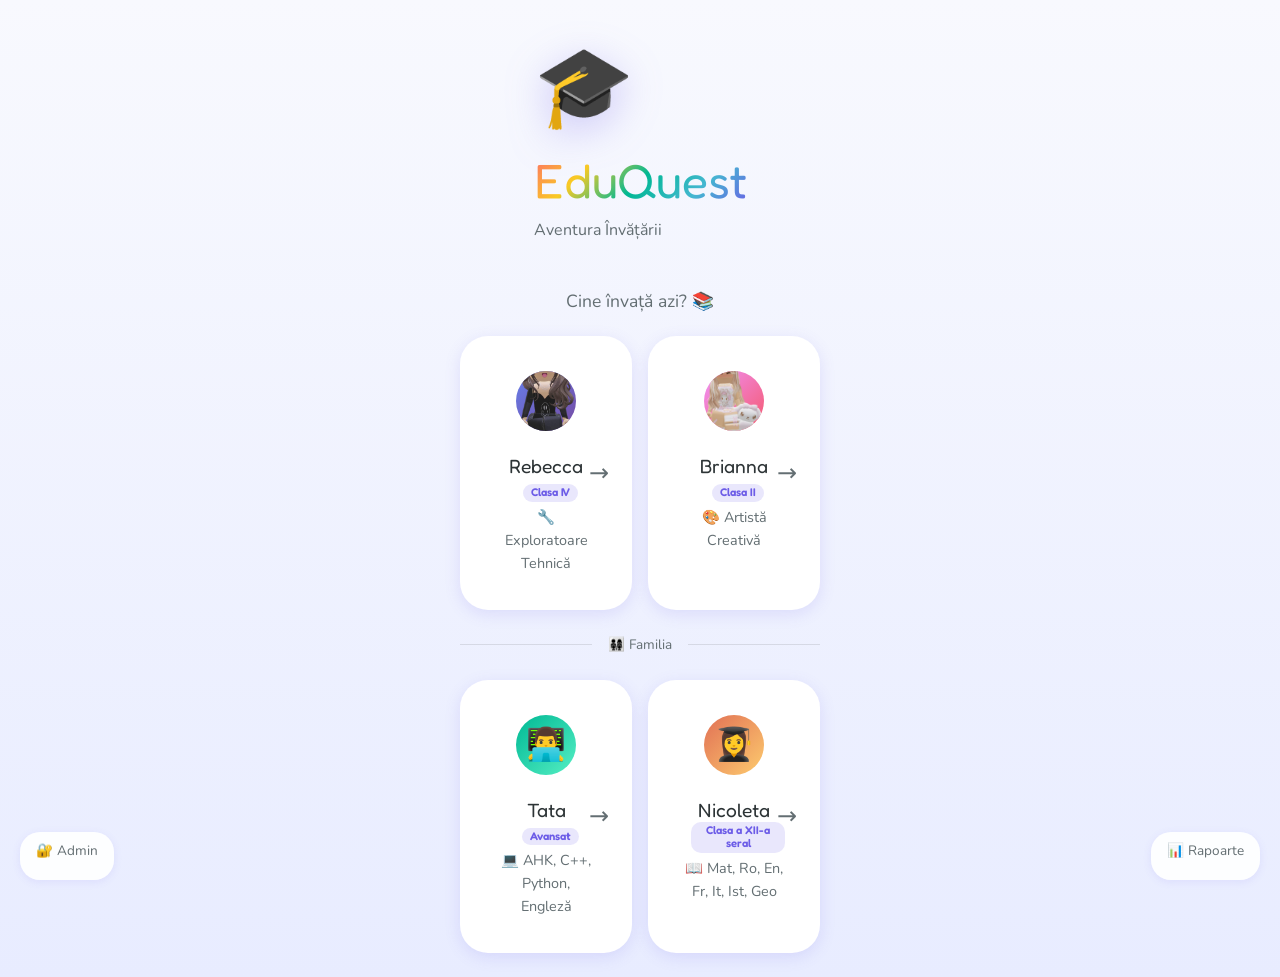
==== commit 87674590: "Anul 2026-2027: clase reale, exercitii pe profil, fara statistici inventate Rebecca IV, Brianna II, " ====
--- a/app/index.html
+++ b/app/index.html
@@ -236,7 +236,7 @@
                     <img src="images/mascots/Re_Roblox.png" alt="Rebecca" onerror="this.parentElement.innerHTML='🎮'">
                 </div>
                 <div class="profile-info">
-                    <h3>Rebecca <span class="grade-badge">Clasa III</span></h3>
+                    <h3>Rebecca <span class="grade-badge">Clasa IV</span></h3>
                     <p>🔧 Exploratoare Tehnică</p>
                 </div>
             </div>
@@ -247,7 +247,7 @@
                     <img src="images/mascots/Bri_Roblox.png" alt="Brianna" onerror="this.parentElement.innerHTML='🎮'">
                 </div>
                 <div class="profile-info">
-                    <h3>Brianna <span class="grade-badge">Clasa I</span></h3>
+                    <h3>Brianna <span class="grade-badge">Clasa II</span></h3>
                     <p>🎨 Artistă Creativă</p>
                 </div>
             </div>
@@ -277,7 +277,7 @@
                     👩‍🎓
                 </div>
                 <div class="profile-info">
-                    <h3>Nicoleta <span class="grade-badge">A Doua Șansă</span></h3>
+                    <h3>Nicoleta <span class="grade-badge">Clasa a XII-a seral</span></h3>
                     <p>📖 Mat, Ro, En, Fr, It, Ist, Geo</p>
                 </div>
             </div>
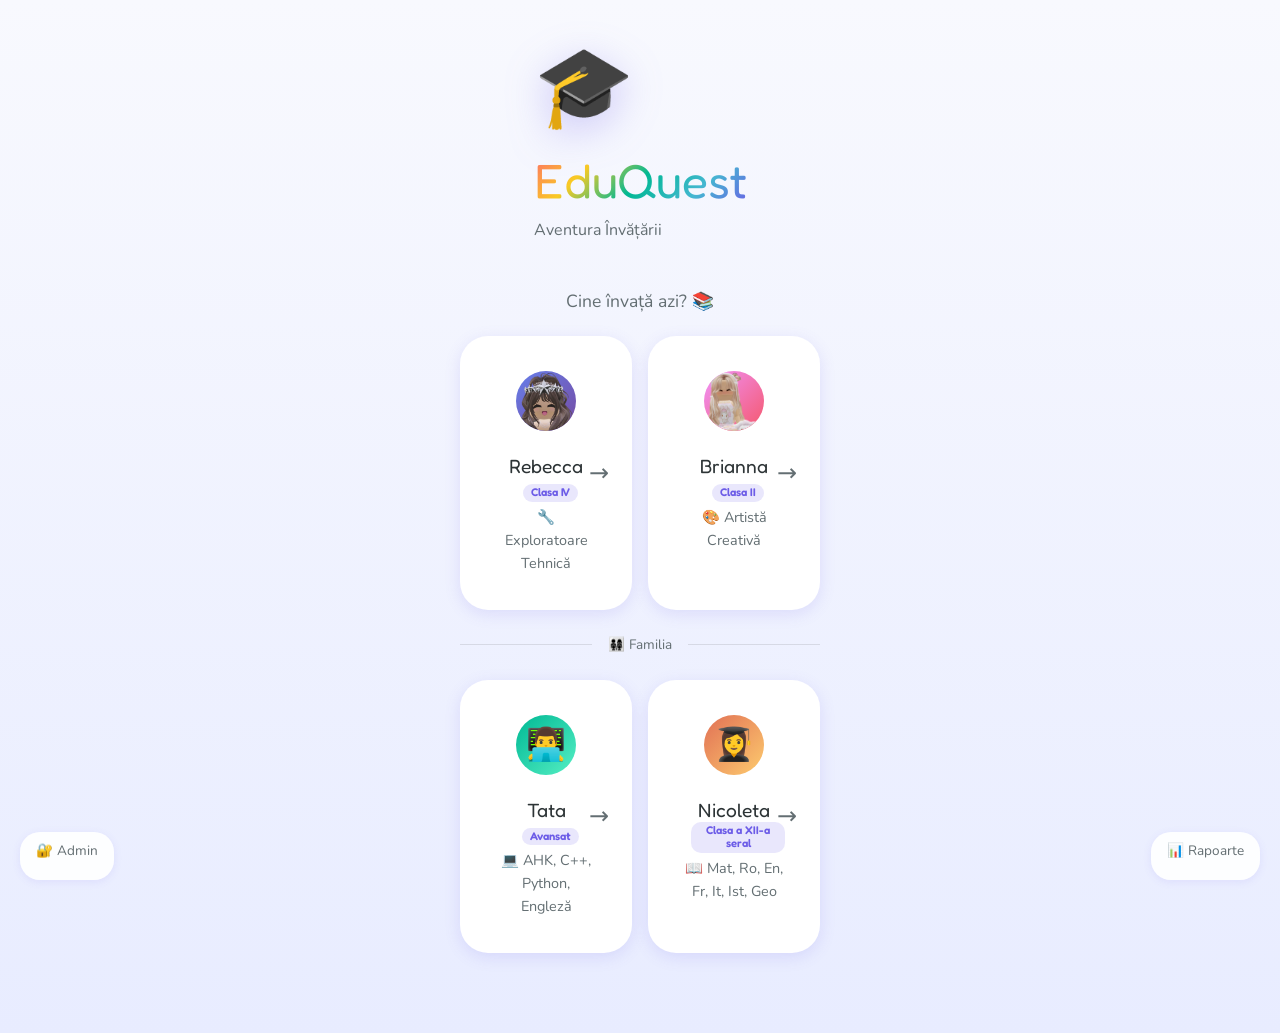
==== commit b06baa8e: "Start: fețele mascotelor în cerc; carduri deasupra Admin/Rapoarte object-position:top pe avatarele d" ====
--- a/app/index.html
+++ b/app/index.html
@@ -186,16 +186,22 @@
             margin-left: var(--space-sm);
         }
 
+        .profile-selection {
+            padding-bottom: 80px;
+        }
+
         .avatar {
             width: 60px;
             height: 60px;
             font-size: 2rem;
+            overflow: hidden;
         }
 
         .avatar img {
             width: 100%;
             height: 100%;
             object-fit: cover;
+            object-position: top;
             border-radius: 50%;
         }
 
